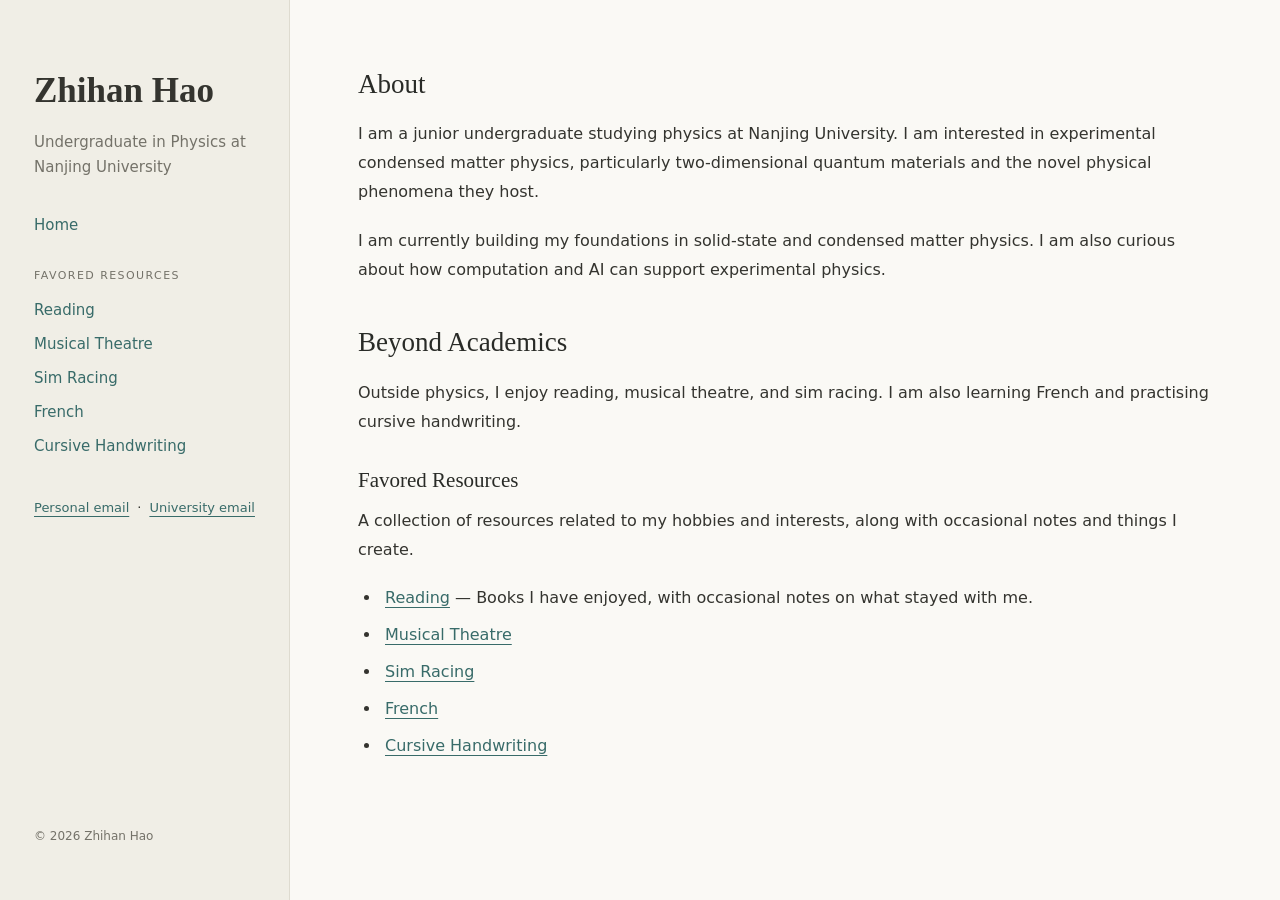
==== index.html @ 194e8b99 "Publish personal homepage" ====
<!doctype html>
<html lang="en"><head><meta charset="utf-8"><meta name="viewport" content="width=device-width, initial-scale=1"><meta name="description" content="Zhihan Hao — Physics undergraduate at Nanjing University. Academic interests, reading, and favored resources."><title>Zhihan Hao</title><link rel="stylesheet" href="style.css"></head>
<body><a class="skip" href="#main">Skip to content</a><aside><div class="identity"><a class="name" href="index.html">Zhihan Hao</a><p class="subtitle">Undergraduate in Physics at Nanjing University</p></div><nav aria-label="Main navigation"><a class="nav-home" href="index.html">Home</a><span class="nav-label">Favored Resources</span><a  href="reading.html">Reading</a><a  href="musical.html">Musical Theatre</a><a  href="sim-racing.html">Sim Racing</a><a  href="french.html">French</a><a  href="cursive.html">Cursive Handwriting</a></nav><div class="contacts"><p><a href="mailto:hzh470891@gmail.com">Personal email</a> · <a href="mailto:241503020@smail.nju.edu.cn">University email</a></p></div><p class="footer">© 2026 Zhihan Hao</p></aside><main id="main"><h2 id="about">About</h2>
<p>I am a junior undergraduate studying physics at Nanjing University. I am interested in experimental condensed matter physics, particularly two-dimensional quantum materials and the novel physical phenomena they host.</p>
<p>I am currently building my foundations in solid-state and condensed matter physics. I am also curious about how computation and AI can support experimental physics.</p>
<h2 id="beyond-academics">Beyond Academics</h2>
<p>Outside physics, I enjoy reading, musical theatre, and sim racing. I am also learning French and practising cursive handwriting.</p>
<h3 id="favored-resources">Favored Resources</h3>
<p>A collection of resources related to my hobbies and interests, along with occasional notes and things I create.</p>
<ul>
<li><a href="reading.html">Reading</a> — Books I have enjoyed, with occasional notes on what stayed with me.</li>
<li><a href="musical.html">Musical Theatre</a></li>
<li><a href="sim-racing.html">Sim Racing</a></li>
<li><a href="french.html">French</a></li>
<li><a href="cursive.html">Cursive Handwriting</a></li>
</ul></main></body></html>
---- style.css ----
:root{color-scheme:light;--paper:#faf9f5;--side:#f0eee6;--ink:#34342f;--muted:#747269;--link:#386b69;--accent:#a75d43;--line:#dedbd0}*{box-sizing:border-box}html{scroll-behavior:smooth}body{margin:0;background:var(--paper);color:var(--ink);font-family:system-ui,-apple-system,BlinkMacSystemFont,"Segoe UI","Noto Sans CJK SC",sans-serif;font-size:16px;line-height:1.8}a{color:var(--link);text-decoration-thickness:1px;text-underline-offset:4px}a:hover{color:var(--accent)}aside{position:fixed;inset:0 auto 0 0;width:290px;padding:70px 34px 32px;background:var(--side);border-right:1px solid var(--line);display:flex;flex-direction:column}.name{font-family:Georgia,"Times New Roman",serif;font-size:35px;font-weight:600;line-height:1.2;color:var(--ink);text-decoration:none}.subtitle{color:var(--muted);font-size:15px;line-height:1.65;margin:18px 0 32px}nav{display:flex;flex-direction:column;align-items:flex-start;gap:7px}nav a{text-decoration:none;font-size:15px}nav a[aria-current=page]{color:var(--accent)}.nav-label{font-size:11px;text-transform:uppercase;letter-spacing:.13em;color:var(--muted);margin:20px 0 5px}.contacts{margin-top:36px;font-size:13px}.contacts p{display:flex;flex-wrap:wrap;gap:8px}.footer{margin-top:auto;padding-top:40px;font-size:12px;color:var(--muted)}main{margin-left:290px;max-width:1070px;padding:66px 68px 90px}h1,h2,h3{font-family:Georgia,"Times New Roman",serif;font-weight:500;line-height:1.35;color:#292b27}h1{font-size:34px;margin:0 0 26px}h2{font-size:27px;margin:40px 0 18px}h3{font-size:21px;margin:30px 0 12px}main>h2:first-child{margin-top:0}p{margin:0 0 20px}ul{padding-left:23px;margin:12px 0 24px}li{padding-left:4px;margin:8px 0}em{font-family:Georgia,"Times New Roman",serif;font-size:1.04em}main>p:first-of-type:has(a[href*="index.html"]){font-size:13px;color:var(--muted)}.skip{position:fixed;top:-100px;left:20px;background:var(--paper);padding:10px;z-index:2}.skip:focus{top:10px}a:focus-visible{outline:2px solid var(--accent);outline-offset:5px}@media(max-width:760px){aside{position:static;width:auto;padding:30px 25px 22px;border-right:0;border-bottom:1px solid var(--line)}.name{font-size:30px}.subtitle{margin:10px 0 18px}nav{flex-direction:row;flex-wrap:wrap;gap:8px 18px}.nav-label{flex-basis:100%;margin:8px 0 0}.contacts{margin-top:18px}.contacts p{margin-bottom:0}.footer{display:none}main{margin-left:0;padding:32px 25px 60px}h1{font-size:30px}h2{font-size:25px}h3{font-size:20px}}@media(prefers-reduced-motion:reduce){html{scroll-behavior:auto}}
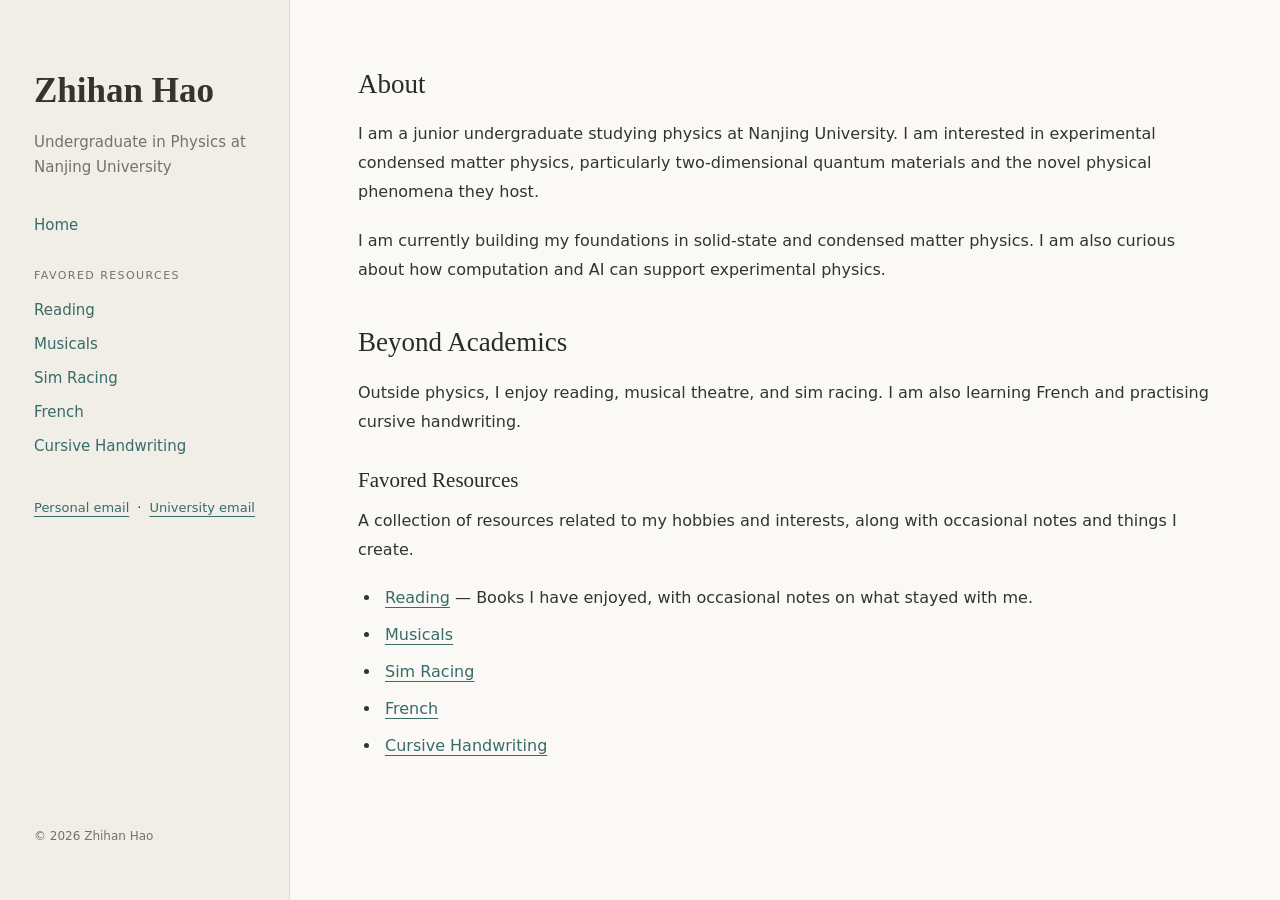
==== commit 674cde61: "Update personal homepage" ====
--- a/index.html
+++ b/index.html
@@ -1,6 +1,6 @@
 <!doctype html>
 <html lang="en"><head><meta charset="utf-8"><meta name="viewport" content="width=device-width, initial-scale=1"><meta name="description" content="Zhihan Hao — Physics undergraduate at Nanjing University. Academic interests, reading, and favored resources."><title>Zhihan Hao</title><link rel="stylesheet" href="style.css"></head>
-<body><a class="skip" href="#main">Skip to content</a><aside><div class="identity"><a class="name" href="index.html">Zhihan Hao</a><p class="subtitle">Undergraduate in Physics at Nanjing University</p></div><nav aria-label="Main navigation"><a class="nav-home" href="index.html">Home</a><span class="nav-label">Favored Resources</span><a  href="reading.html">Reading</a><a  href="musical.html">Musical Theatre</a><a  href="sim-racing.html">Sim Racing</a><a  href="french.html">French</a><a  href="cursive.html">Cursive Handwriting</a></nav><div class="contacts"><p><a href="mailto:hzh470891@gmail.com">Personal email</a> · <a href="mailto:241503020@smail.nju.edu.cn">University email</a></p></div><p class="footer">© 2026 Zhihan Hao</p></aside><main id="main"><h2 id="about">About</h2>
+<body><a class="skip" href="#main">Skip to content</a><aside><div class="identity"><a class="name" href="index.html">Zhihan Hao</a><p class="subtitle">Undergraduate in Physics at Nanjing University</p></div><nav aria-label="Main navigation"><a class="nav-home" href="index.html">Home</a><span class="nav-label">Favored Resources</span><a  href="reading.html">Reading</a><a  href="musical.html">Musicals</a><a  href="sim-racing.html">Sim Racing</a><a  href="french.html">French</a><a  href="cursive.html">Cursive Handwriting</a></nav><div class="contacts"><p><a href="mailto:hzh470891@gmail.com">Personal email</a> · <a href="mailto:241503020@smail.nju.edu.cn">University email</a></p></div><p class="footer">© 2026 Zhihan Hao</p></aside><main id="main"><h2 id="about">About</h2>
 <p>I am a junior undergraduate studying physics at Nanjing University. I am interested in experimental condensed matter physics, particularly two-dimensional quantum materials and the novel physical phenomena they host.</p>
 <p>I am currently building my foundations in solid-state and condensed matter physics. I am also curious about how computation and AI can support experimental physics.</p>
 <h2 id="beyond-academics">Beyond Academics</h2>
@@ -9,7 +9,7 @@
 <p>A collection of resources related to my hobbies and interests, along with occasional notes and things I create.</p>
 <ul>
 <li><a href="reading.html">Reading</a> — Books I have enjoyed, with occasional notes on what stayed with me.</li>
-<li><a href="musical.html">Musical Theatre</a></li>
+<li><a href="musical.html">Musicals</a></li>
 <li><a href="sim-racing.html">Sim Racing</a></li>
 <li><a href="french.html">French</a></li>
 <li><a href="cursive.html">Cursive Handwriting</a></li>
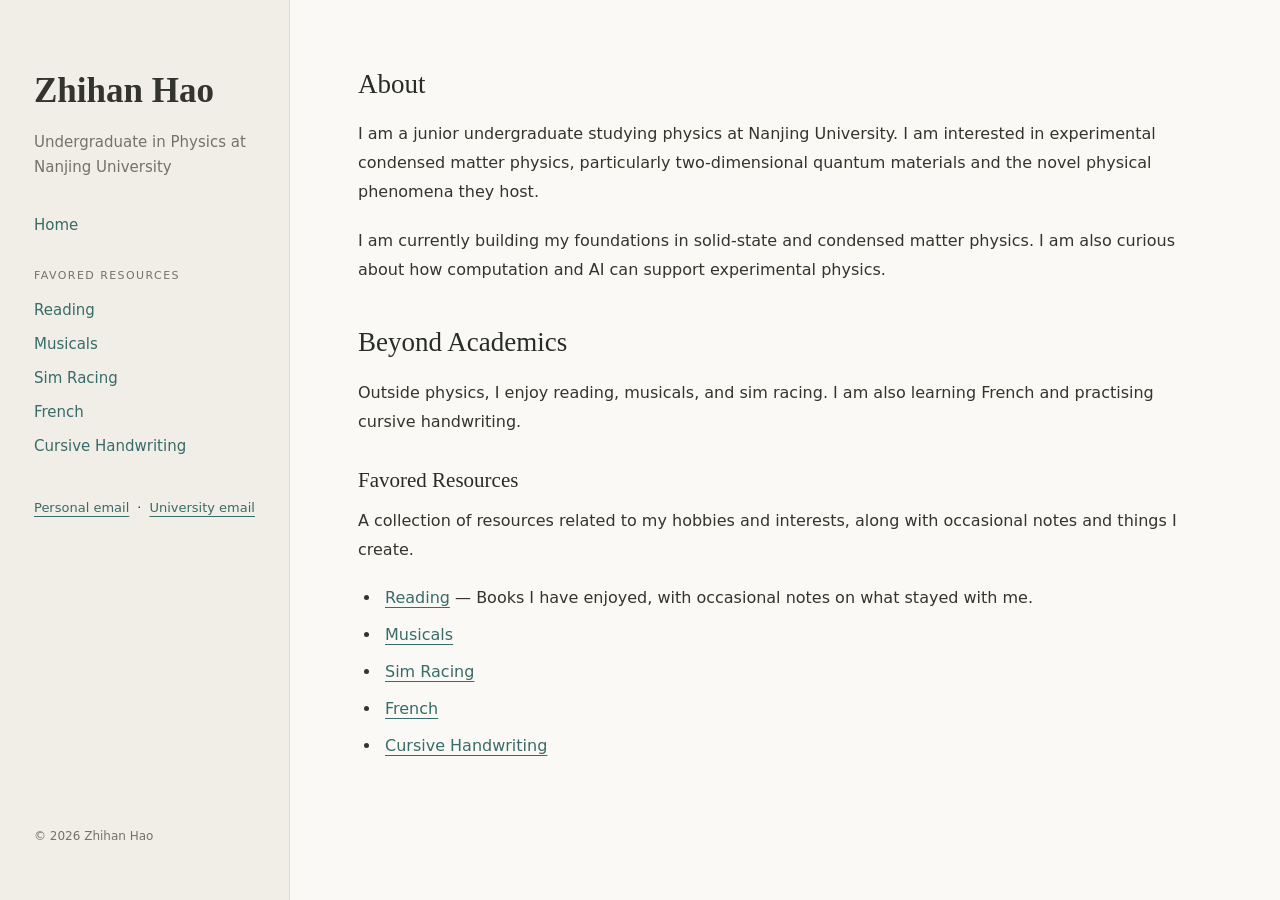
==== commit b4ebde71: "Update personal homepage" ====
--- a/index.html
+++ b/index.html
@@ -4,7 +4,7 @@
 <p>I am a junior undergraduate studying physics at Nanjing University. I am interested in experimental condensed matter physics, particularly two-dimensional quantum materials and the novel physical phenomena they host.</p>
 <p>I am currently building my foundations in solid-state and condensed matter physics. I am also curious about how computation and AI can support experimental physics.</p>
 <h2 id="beyond-academics">Beyond Academics</h2>
-<p>Outside physics, I enjoy reading, musical theatre, and sim racing. I am also learning French and practising cursive handwriting.</p>
+<p>Outside physics, I enjoy reading, musicals, and sim racing. I am also learning French and practising cursive handwriting.</p>
 <h3 id="favored-resources">Favored Resources</h3>
 <p>A collection of resources related to my hobbies and interests, along with occasional notes and things I create.</p>
 <ul>
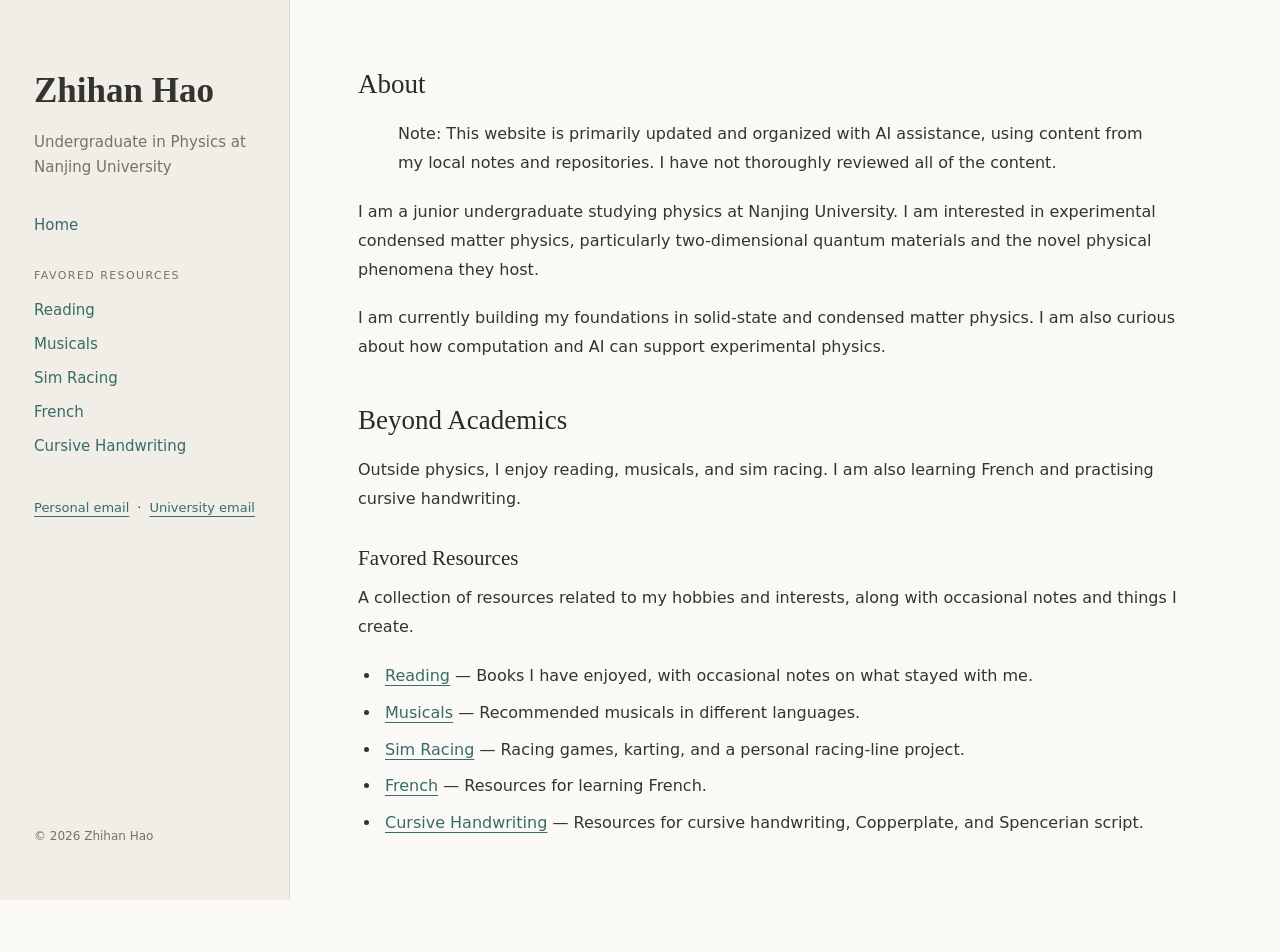
==== commit 34d64e59: "Update personal homepage" ====
--- a/index.html
+++ b/index.html
@@ -1,6 +1,9 @@
 <!doctype html>
 <html lang="en"><head><meta charset="utf-8"><meta name="viewport" content="width=device-width, initial-scale=1"><meta name="description" content="Zhihan Hao — Physics undergraduate at Nanjing University. Academic interests, reading, and favored resources."><title>Zhihan Hao</title><link rel="stylesheet" href="style.css"></head>
 <body><a class="skip" href="#main">Skip to content</a><aside><div class="identity"><a class="name" href="index.html">Zhihan Hao</a><p class="subtitle">Undergraduate in Physics at Nanjing University</p></div><nav aria-label="Main navigation"><a class="nav-home" href="index.html">Home</a><span class="nav-label">Favored Resources</span><a  href="reading.html">Reading</a><a  href="musical.html">Musicals</a><a  href="sim-racing.html">Sim Racing</a><a  href="french.html">French</a><a  href="cursive.html">Cursive Handwriting</a></nav><div class="contacts"><p><a href="mailto:hzh470891@gmail.com">Personal email</a> · <a href="mailto:241503020@smail.nju.edu.cn">University email</a></p></div><p class="footer">© 2026 Zhihan Hao</p></aside><main id="main"><h2 id="about">About</h2>
+<blockquote>
+<p>Note: This website is primarily updated and organized with AI assistance, using content from my local notes and repositories. I have not thoroughly reviewed all of the content.</p>
+</blockquote>
 <p>I am a junior undergraduate studying physics at Nanjing University. I am interested in experimental condensed matter physics, particularly two-dimensional quantum materials and the novel physical phenomena they host.</p>
 <p>I am currently building my foundations in solid-state and condensed matter physics. I am also curious about how computation and AI can support experimental physics.</p>
 <h2 id="beyond-academics">Beyond Academics</h2>
@@ -9,8 +12,8 @@
 <p>A collection of resources related to my hobbies and interests, along with occasional notes and things I create.</p>
 <ul>
 <li><a href="reading.html">Reading</a> — Books I have enjoyed, with occasional notes on what stayed with me.</li>
-<li><a href="musical.html">Musicals</a></li>
-<li><a href="sim-racing.html">Sim Racing</a></li>
-<li><a href="french.html">French</a></li>
-<li><a href="cursive.html">Cursive Handwriting</a></li>
+<li><a href="musical.html">Musicals</a> — Recommended musicals in different languages.</li>
+<li><a href="sim-racing.html">Sim Racing</a> — Racing games, karting, and a personal racing-line project.</li>
+<li><a href="french.html">French</a> — Resources for learning French.</li>
+<li><a href="cursive.html">Cursive Handwriting</a> — Resources for cursive handwriting, Copperplate, and Spencerian script.</li>
 </ul></main></body></html>
